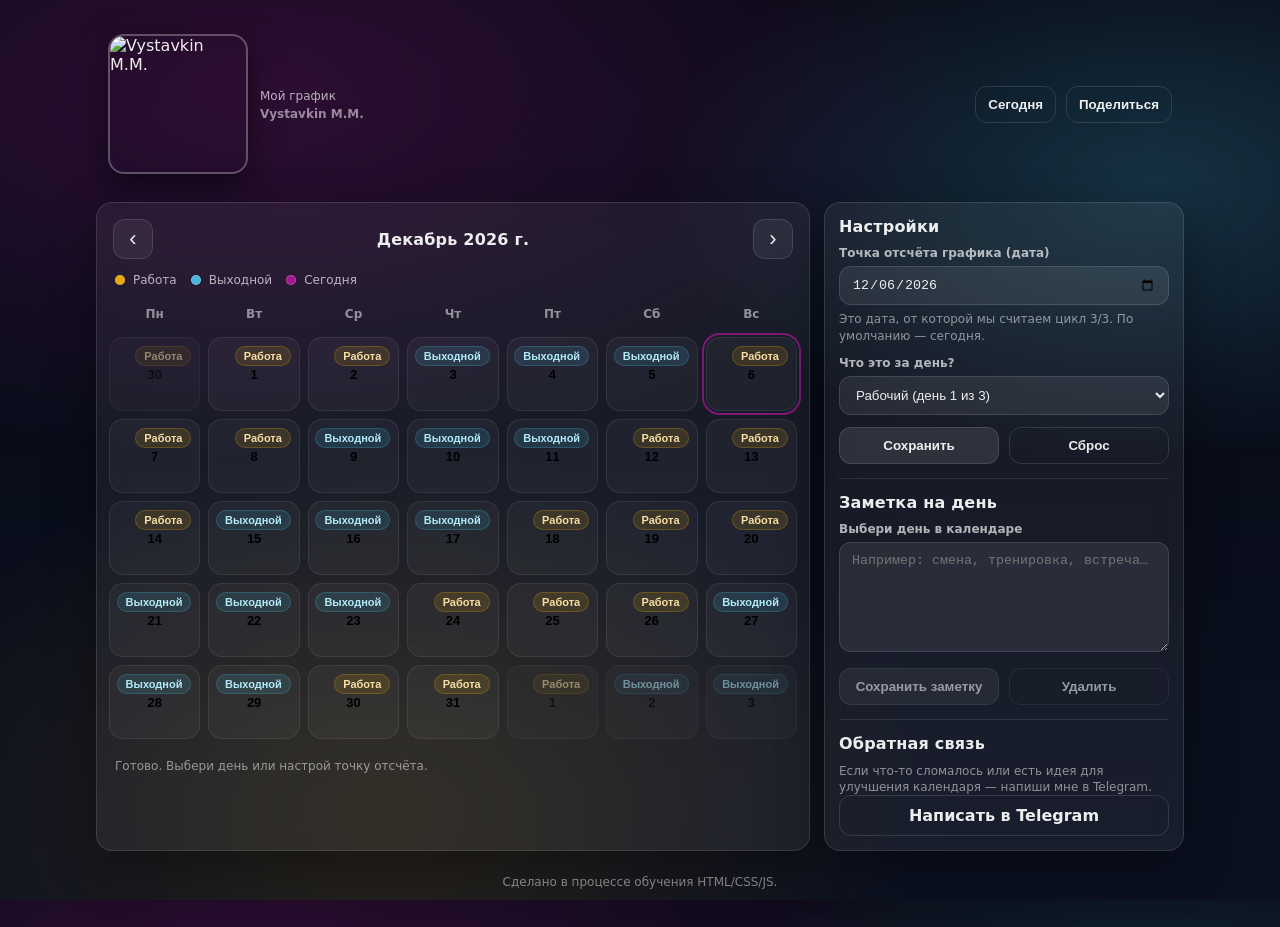
==== calendar.html @ 42a5093f "Первый релиз календаря" ====
<!doctype html>
<html lang="ru">
  <head>
    <meta charset="utf-8" />
    <meta name="viewport" content="width=device-width, initial-scale=1" />
    <title>Calendar.Vystavkin.ru — график 3/3</title>
    <meta name="description" content="Calendar.Vystavkin.ru — личный календарь с графиком 3/3, заметками и ссылкой для близких." />
    <link rel="stylesheet" href="./styles.css" />
  </head>
  <body>
    <div class="app" id="app">
      <header class="topbar">
        <div class="brand">
          <div class="brand__avatar-wrap">
            <img
              class="brand__avatar"
              src="./images/avatar.png"
              alt="Vystavkin M.M."
            />
          </div>
          <div class="brand__text">
            <div class="brand__subtitle">Мой график</div>
            <div class="brand__name">Vystavkin M.M.</div>
          </div>
        </div>

        <div class="topbar__actions">
          <button class="btn btn--ghost" id="btnToday" type="button">Сегодня</button>
          <button class="btn btn--ghost" id="btnShare" type="button" title="Скопировать ссылку с настройками">
            Поделиться
          </button>
        </div>
      </header>

      <main class="layout">
        <section class="card calendar">
          <div class="calendar__header">
            <button class="icon-btn" id="btnPrevMonth" type="button" aria-label="Предыдущий месяц">‹</button>
            <div class="calendar__title" id="monthTitle">—</div>
            <button class="icon-btn" id="btnNextMonth" type="button" aria-label="Следующий месяц">›</button>
          </div>

          <div class="calendar__legend">
            <div class="legend-item"><span class="dot dot--work"></span> Работа</div>
            <div class="legend-item"><span class="dot dot--off"></span> Выходной</div>
            <div class="legend-item"><span class="dot dot--today"></span> Сегодня</div>
          </div>

          <div class="calendar__grid" id="calendarGrid" aria-label="Календарь"></div>

          <div class="calendar__footer">
            <div class="hint" id="hintText">Нажми на день, чтобы добавить заметку.</div>
          </div>
        </section>

        <aside class="card panel">
          <div class="panel__title">Настройки</div>

          <div class="field">
            <label class="label" for="anchorDate">Точка отсчёта графика (дата)</label>
            <input class="input" id="anchorDate" type="date" />
            <div class="help">
              Это дата, от которой мы считаем цикл 3/3. По умолчанию — сегодня.
            </div>
          </div>

          <div class="field">
            <label class="label" for="anchorType">Что это за день?</label>
            <select class="input" id="anchorType">
              <option value="work">Рабочий (день 1 из 3)</option>
              <option value="off">Выходной (день 1 из 3)</option>
            </select>
          </div>

          <div class="row">
            <button class="btn" id="btnSaveSettings" type="button">Сохранить</button>
            <button class="btn btn--ghost" id="btnReset" type="button">Сброс</button>
          </div>

          <hr class="sep" />

          <div class="panel__title">Заметка на день</div>
          <div class="field">
            <div class="label" id="noteDateLabel">Выбери день в календаре</div>
            <textarea class="input textarea" id="noteText" rows="5" placeholder="Например: смена, тренировка, встреча…"></textarea>
          </div>
          <div class="row">
            <button class="btn" id="btnSaveNote" type="button" disabled>Сохранить заметку</button>
            <button class="btn btn--ghost" id="btnDeleteNote" type="button" disabled>Удалить</button>
          </div>

          <hr class="sep" />

          <div class="panel__title">Обратная связь</div>
          <div class="help">
            Если что-то сломалось или есть идея для улучшения календаря — напиши мне в Telegram.
          </div>
          <a
            class="btn btn--ghost btn--full"
            id="feedbackLink"
            href="#"
            rel="noreferrer"
            target="_blank"
          >
            Написать в Telegram
          </a>
        </aside>
      </main>

      <footer class="footer">
        <div class="footer__text">Сделано в процессе обучения HTML/CSS/JS.</div>
      </footer>
    </div>

    <script src="./app.js"></script>
  </body>
</html>
---- styles.css ----
/* Base */
:root {
  --bg: #0b1020;
  --card: rgba(255, 255, 255, 0.06);
  --card-2: rgba(255, 255, 255, 0.08);
  --stroke: rgba(255, 255, 255, 0.12);
  --text: rgba(255, 255, 255, 0.92);
  --muted: rgba(255, 255, 255, 0.68);
  --muted-2: rgba(255, 255, 255, 0.52);

  --work: #ffb703;
  --off: #4cc9f0;
  --today: #b5179e;

  --shadow: 0 18px 48px rgba(0, 0, 0, 0.35);
  --radius: 16px;
}

*,
*::before,
*::after {
  box-sizing: border-box;
}

html,
body {
  height: 100%;
}

body {
  margin: 0;
  font-family: system-ui, -apple-system, Segoe UI, Roboto, Arial, sans-serif;
  color: var(--text);
  background:
    radial-gradient(1200px 600px at 20% 10%, rgba(181, 23, 158, 0.22), transparent 60%),
    radial-gradient(900px 500px at 90% 20%, rgba(76, 201, 240, 0.20), transparent 55%),
    radial-gradient(900px 600px at 30% 90%, rgba(255, 183, 3, 0.12), transparent 60%),
    linear-gradient(180deg, #070a14, #0b1020);
}

a {
  color: inherit;
  text-decoration: none;
}

.app {
  max-width: 1120px;
  margin: 0 auto;
  padding: 20px 16px 28px;
}

.card {
  background: var(--card);
  border: 1px solid var(--stroke);
  border-radius: var(--radius);
  box-shadow: var(--shadow);
  backdrop-filter: blur(12px);
}

/* Topbar */
.topbar {
  display: flex;
  align-items: center;
  justify-content: space-between;
  gap: 16px;
  padding: 14px 12px;
  margin-bottom: 14px;
}

.brand {
  display: flex;
  align-items: center;
  gap: 12px;
}

.brand__avatar-wrap {
  width: 140px;
  height: 140px;
  border-radius: 16px;
  overflow: hidden;
  border: 2px solid rgba(255, 255, 255, 0.28);
  box-shadow: 0 10px 32px rgba(0, 0, 0, 0.55);
  flex-shrink: 0;
}

.brand__avatar {
  width: 100%;
  height: 100%;
  object-fit: cover;
  object-position: center top;
  display: block;
}

.brand__text {
  display: flex;
  flex-direction: column;
}

.brand__title {
  font-size: 18px;
  font-weight: 700;
  letter-spacing: 0.2px;
}

.brand__subtitle {
  margin-top: 2px;
  font-size: 12px;
  color: var(--muted);
}

.brand__name {
  margin-top: 4px;
  font-size: 12px;
  color: var(--muted-2);
  font-weight: 600;
}

.topbar__actions {
  display: flex;
  gap: 10px;
}

/* Layout */
.layout {
  display: grid;
  grid-template-columns: 1fr 360px;
  gap: 14px;
}

@media (max-width: 980px) {
  .layout {
    grid-template-columns: 1fr;
  }
}

/* Buttons / Inputs */
.btn {
  border: 1px solid var(--stroke);
  background: rgba(255, 255, 255, 0.10);
  color: var(--text);
  padding: 10px 12px;
  border-radius: 12px;
  cursor: pointer;
  font-weight: 600;
  transition: transform 90ms ease, background 120ms ease, border-color 120ms ease;
}

.btn:active {
  transform: translateY(1px);
}

.btn:hover {
  background: rgba(255, 255, 255, 0.14);
  border-color: rgba(255, 255, 255, 0.18);
}

.btn:disabled {
  opacity: 0.6;
  cursor: not-allowed;
}

.btn--ghost {
  background: transparent;
}

.btn--full {
  width: 100%;
  display: inline-flex;
  justify-content: center;
}

.icon-btn {
  width: 40px;
  height: 40px;
  border-radius: 12px;
  border: 1px solid var(--stroke);
  background: rgba(255, 255, 255, 0.06);
  color: var(--text);
  cursor: pointer;
  font-size: 22px;
  line-height: 1;
  transition: background 120ms ease, border-color 120ms ease;
}

.icon-btn:hover {
  background: rgba(255, 255, 255, 0.10);
  border-color: rgba(255, 255, 255, 0.18);
}

.input {
  width: 100%;
  background: rgba(255, 255, 255, 0.08);
  border: 1px solid var(--stroke);
  border-radius: 12px;
  color: var(--text);
  padding: 10px 12px;
  outline: none;
}

.input:focus {
  border-color: rgba(255, 255, 255, 0.24);
  box-shadow: 0 0 0 3px rgba(76, 201, 240, 0.14);
}

.textarea {
  resize: vertical;
  min-height: 110px;
}

/* Calendar */
.calendar {
  padding: 12px;
}

.calendar__header {
  display: grid;
  grid-template-columns: 40px 1fr 40px;
  align-items: center;
  gap: 8px;
  padding: 4px;
}

.calendar__title {
  text-align: center;
  font-weight: 800;
  letter-spacing: 0.2px;
  font-size: 16px;
}

.calendar__legend {
  display: flex;
  flex-wrap: wrap;
  gap: 10px 14px;
  padding: 10px 6px 12px;
  color: var(--muted);
  font-size: 12px;
}

.legend-item {
  display: inline-flex;
  align-items: center;
  gap: 8px;
}

.dot {
  width: 10px;
  height: 10px;
  border-radius: 99px;
  display: inline-block;
  border: 1px solid rgba(255, 255, 255, 0.22);
}

.dot--work {
  background: rgba(255, 183, 3, 0.9);
}
.dot--off {
  background: rgba(76, 201, 240, 0.9);
}
.dot--today {
  background: rgba(181, 23, 158, 0.9);
}

.calendar__grid {
  display: grid;
  grid-template-columns: repeat(7, minmax(0, 1fr));
  gap: 8px;
}

.weekday {
  color: var(--muted-2);
  font-weight: 700;
  font-size: 12px;
  text-align: center;
  padding: 8px 0;
}

.day {
  position: relative;
  border-radius: 14px;
  border: 1px solid rgba(255, 255, 255, 0.08);
  background: rgba(255, 255, 255, 0.04);
  min-height: 74px;
  padding: 8px;
  cursor: pointer;
  transition: transform 90ms ease, background 120ms ease, border-color 120ms ease;
}

.day:hover {
  transform: translateY(-1px);
  background: rgba(255, 255, 255, 0.06);
  border-color: rgba(255, 255, 255, 0.16);
}

.day--muted {
  opacity: 0.55;
}

.day__num {
  font-weight: 800;
  font-size: 13px;
}

.badge {
  position: absolute;
  right: 8px;
  top: 8px;
  font-size: 11px;
  font-weight: 800;
  padding: 3px 8px;
  border-radius: 999px;
  border: 1px solid rgba(255, 255, 255, 0.16);
  background: rgba(255, 255, 255, 0.06);
  color: var(--muted);
}

.day--work .badge {
  background: rgba(255, 183, 3, 0.12);
  border-color: rgba(255, 183, 3, 0.22);
  color: rgba(255, 230, 170, 0.96);
}

.day--off .badge {
  background: rgba(76, 201, 240, 0.12);
  border-color: rgba(76, 201, 240, 0.22);
  color: rgba(184, 241, 255, 0.96);
}

.day--today {
  outline: 2px solid rgba(181, 23, 158, 0.65);
  outline-offset: 2px;
}

.day--selected {
  border-color: rgba(255, 255, 255, 0.28);
  box-shadow: 0 0 0 3px rgba(255, 255, 255, 0.10);
}

.day__note {
  margin-top: 8px;
  font-size: 12px;
  color: var(--muted);
  line-height: 1.25;
  display: -webkit-box;
  -webkit-line-clamp: 2;
  -webkit-box-orient: vertical;
  overflow: hidden;
}

.calendar__footer {
  margin-top: 10px;
  padding: 10px 6px 2px;
  color: var(--muted-2);
  font-size: 12px;
}

/* Side panel */
.panel {
  padding: 14px;
}

.panel__title {
  font-weight: 900;
  margin-bottom: 10px;
  letter-spacing: 0.2px;
}

.field {
  margin-bottom: 12px;
}

.label {
  display: block;
  font-weight: 700;
  font-size: 12px;
  color: var(--muted);
  margin-bottom: 6px;
}

.help {
  margin-top: 6px;
  font-size: 12px;
  color: var(--muted-2);
  line-height: 1.35;
}

.row {
  display: flex;
  gap: 10px;
}

.row > .btn {
  flex: 1;
}

.sep {
  border: none;
  border-top: 1px solid rgba(255, 255, 255, 0.10);
  margin: 14px 0;
}

/* Footer */
.footer {
  margin-top: 14px;
  padding: 10px 12px;
  color: var(--muted-2);
  font-size: 12px;
  text-align: center;
}
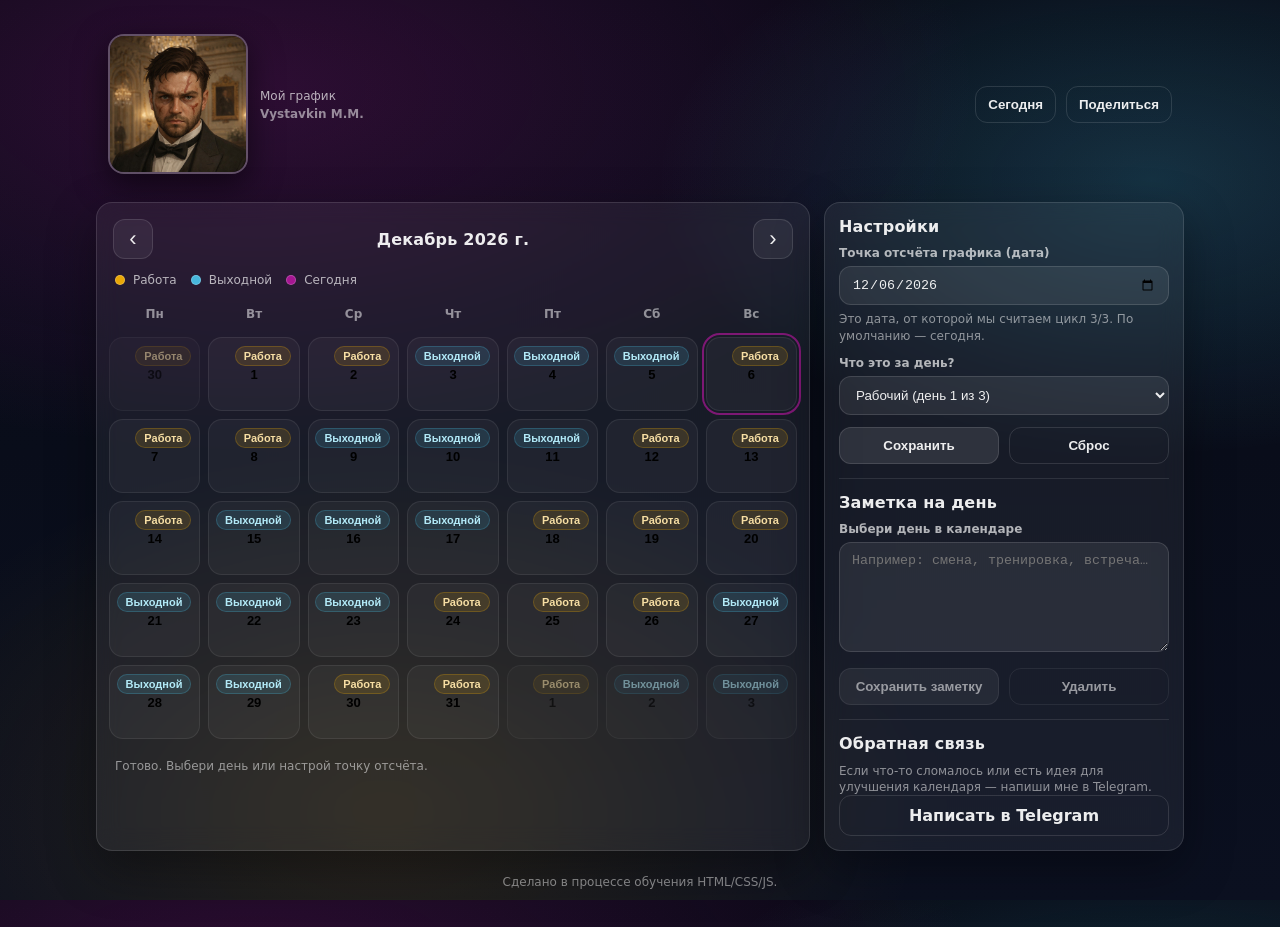
==== commit 5dfacd0f: "Fix avatar path" ====
--- a/calendar.html
+++ b/calendar.html
@@ -14,7 +14,7 @@
           <div class="brand__avatar-wrap">
             <img
               class="brand__avatar"
-              src="./images/avatar.png"
+              src="./avatar.png"
               alt="Vystavkin M.M."
             />
           </div>
--- a/styles.css
+++ b/styles.css
@@ -1,409 +1,409 @@
-/* Base */
-:root {
-  --bg: #0b1020;
-  --card: rgba(255, 255, 255, 0.06);
-  --card-2: rgba(255, 255, 255, 0.08);
-  --stroke: rgba(255, 255, 255, 0.12);
-  --text: rgba(255, 255, 255, 0.92);
-  --muted: rgba(255, 255, 255, 0.68);
-  --muted-2: rgba(255, 255, 255, 0.52);
-
-  --work: #ffb703;
-  --off: #4cc9f0;
-  --today: #b5179e;
-
-  --shadow: 0 18px 48px rgba(0, 0, 0, 0.35);
-  --radius: 16px;
-}
-
-*,
-*::before,
-*::after {
-  box-sizing: border-box;
-}
-
-html,
-body {
-  height: 100%;
-}
-
-body {
-  margin: 0;
-  font-family: system-ui, -apple-system, Segoe UI, Roboto, Arial, sans-serif;
-  color: var(--text);
-  background:
-    radial-gradient(1200px 600px at 20% 10%, rgba(181, 23, 158, 0.22), transparent 60%),
-    radial-gradient(900px 500px at 90% 20%, rgba(76, 201, 240, 0.20), transparent 55%),
-    radial-gradient(900px 600px at 30% 90%, rgba(255, 183, 3, 0.12), transparent 60%),
-    linear-gradient(180deg, #070a14, #0b1020);
-}
-
-a {
-  color: inherit;
-  text-decoration: none;
-}
-
-.app {
-  max-width: 1120px;
-  margin: 0 auto;
-  padding: 20px 16px 28px;
-}
-
-.card {
-  background: var(--card);
-  border: 1px solid var(--stroke);
-  border-radius: var(--radius);
-  box-shadow: var(--shadow);
-  backdrop-filter: blur(12px);
-}
-
-/* Topbar */
-.topbar {
-  display: flex;
-  align-items: center;
-  justify-content: space-between;
-  gap: 16px;
-  padding: 14px 12px;
-  margin-bottom: 14px;
-}
-
-.brand {
-  display: flex;
-  align-items: center;
-  gap: 12px;
-}
-
-.brand__avatar-wrap {
-  width: 140px;
-  height: 140px;
-  border-radius: 16px;
-  overflow: hidden;
-  border: 2px solid rgba(255, 255, 255, 0.28);
-  box-shadow: 0 10px 32px rgba(0, 0, 0, 0.55);
-  flex-shrink: 0;
-}
-
-.brand__avatar {
-  width: 100%;
-  height: 100%;
-  object-fit: cover;
-  object-position: center top;
-  display: block;
-}
-
-.brand__text {
-  display: flex;
-  flex-direction: column;
-}
-
-.brand__title {
-  font-size: 18px;
-  font-weight: 700;
-  letter-spacing: 0.2px;
-}
-
-.brand__subtitle {
-  margin-top: 2px;
-  font-size: 12px;
-  color: var(--muted);
-}
-
-.brand__name {
-  margin-top: 4px;
-  font-size: 12px;
-  color: var(--muted-2);
-  font-weight: 600;
-}
-
-.topbar__actions {
-  display: flex;
-  gap: 10px;
-}
-
-/* Layout */
-.layout {
-  display: grid;
-  grid-template-columns: 1fr 360px;
-  gap: 14px;
-}
-
-@media (max-width: 980px) {
-  .layout {
-    grid-template-columns: 1fr;
-  }
-}
-
-/* Buttons / Inputs */
-.btn {
-  border: 1px solid var(--stroke);
-  background: rgba(255, 255, 255, 0.10);
-  color: var(--text);
-  padding: 10px 12px;
-  border-radius: 12px;
-  cursor: pointer;
-  font-weight: 600;
-  transition: transform 90ms ease, background 120ms ease, border-color 120ms ease;
-}
-
-.btn:active {
-  transform: translateY(1px);
-}
-
-.btn:hover {
-  background: rgba(255, 255, 255, 0.14);
-  border-color: rgba(255, 255, 255, 0.18);
-}
-
-.btn:disabled {
-  opacity: 0.6;
-  cursor: not-allowed;
-}
-
-.btn--ghost {
-  background: transparent;
-}
-
-.btn--full {
-  width: 100%;
-  display: inline-flex;
-  justify-content: center;
-}
-
-.icon-btn {
-  width: 40px;
-  height: 40px;
-  border-radius: 12px;
-  border: 1px solid var(--stroke);
-  background: rgba(255, 255, 255, 0.06);
-  color: var(--text);
-  cursor: pointer;
-  font-size: 22px;
-  line-height: 1;
-  transition: background 120ms ease, border-color 120ms ease;
-}
-
-.icon-btn:hover {
-  background: rgba(255, 255, 255, 0.10);
-  border-color: rgba(255, 255, 255, 0.18);
-}
-
-.input {
-  width: 100%;
-  background: rgba(255, 255, 255, 0.08);
-  border: 1px solid var(--stroke);
-  border-radius: 12px;
-  color: var(--text);
-  padding: 10px 12px;
-  outline: none;
-}
-
-.input:focus {
-  border-color: rgba(255, 255, 255, 0.24);
-  box-shadow: 0 0 0 3px rgba(76, 201, 240, 0.14);
-}
-
-.textarea {
-  resize: vertical;
-  min-height: 110px;
-}
-
-/* Calendar */
-.calendar {
-  padding: 12px;
-}
-
-.calendar__header {
-  display: grid;
-  grid-template-columns: 40px 1fr 40px;
-  align-items: center;
-  gap: 8px;
-  padding: 4px;
-}
-
-.calendar__title {
-  text-align: center;
-  font-weight: 800;
-  letter-spacing: 0.2px;
-  font-size: 16px;
-}
-
-.calendar__legend {
-  display: flex;
-  flex-wrap: wrap;
-  gap: 10px 14px;
-  padding: 10px 6px 12px;
-  color: var(--muted);
-  font-size: 12px;
-}
-
-.legend-item {
-  display: inline-flex;
-  align-items: center;
-  gap: 8px;
-}
-
-.dot {
-  width: 10px;
-  height: 10px;
-  border-radius: 99px;
-  display: inline-block;
-  border: 1px solid rgba(255, 255, 255, 0.22);
-}
-
-.dot--work {
-  background: rgba(255, 183, 3, 0.9);
-}
-.dot--off {
-  background: rgba(76, 201, 240, 0.9);
-}
-.dot--today {
-  background: rgba(181, 23, 158, 0.9);
-}
-
-.calendar__grid {
-  display: grid;
-  grid-template-columns: repeat(7, minmax(0, 1fr));
-  gap: 8px;
-}
-
-.weekday {
-  color: var(--muted-2);
-  font-weight: 700;
-  font-size: 12px;
-  text-align: center;
-  padding: 8px 0;
-}
-
-.day {
-  position: relative;
-  border-radius: 14px;
-  border: 1px solid rgba(255, 255, 255, 0.08);
-  background: rgba(255, 255, 255, 0.04);
-  min-height: 74px;
-  padding: 8px;
-  cursor: pointer;
-  transition: transform 90ms ease, background 120ms ease, border-color 120ms ease;
-}
-
-.day:hover {
-  transform: translateY(-1px);
-  background: rgba(255, 255, 255, 0.06);
-  border-color: rgba(255, 255, 255, 0.16);
-}
-
-.day--muted {
-  opacity: 0.55;
-}
-
-.day__num {
-  font-weight: 800;
-  font-size: 13px;
-}
-
-.badge {
-  position: absolute;
-  right: 8px;
-  top: 8px;
-  font-size: 11px;
-  font-weight: 800;
-  padding: 3px 8px;
-  border-radius: 999px;
-  border: 1px solid rgba(255, 255, 255, 0.16);
-  background: rgba(255, 255, 255, 0.06);
-  color: var(--muted);
-}
-
-.day--work .badge {
-  background: rgba(255, 183, 3, 0.12);
-  border-color: rgba(255, 183, 3, 0.22);
-  color: rgba(255, 230, 170, 0.96);
-}
-
-.day--off .badge {
-  background: rgba(76, 201, 240, 0.12);
-  border-color: rgba(76, 201, 240, 0.22);
-  color: rgba(184, 241, 255, 0.96);
-}
-
-.day--today {
-  outline: 2px solid rgba(181, 23, 158, 0.65);
-  outline-offset: 2px;
-}
-
-.day--selected {
-  border-color: rgba(255, 255, 255, 0.28);
-  box-shadow: 0 0 0 3px rgba(255, 255, 255, 0.10);
-}
-
-.day__note {
-  margin-top: 8px;
-  font-size: 12px;
-  color: var(--muted);
-  line-height: 1.25;
-  display: -webkit-box;
-  -webkit-line-clamp: 2;
-  -webkit-box-orient: vertical;
-  overflow: hidden;
-}
-
-.calendar__footer {
-  margin-top: 10px;
-  padding: 10px 6px 2px;
-  color: var(--muted-2);
-  font-size: 12px;
-}
-
-/* Side panel */
-.panel {
-  padding: 14px;
-}
-
-.panel__title {
-  font-weight: 900;
-  margin-bottom: 10px;
-  letter-spacing: 0.2px;
-}
-
-.field {
-  margin-bottom: 12px;
-}
-
-.label {
-  display: block;
-  font-weight: 700;
-  font-size: 12px;
-  color: var(--muted);
-  margin-bottom: 6px;
-}
-
-.help {
-  margin-top: 6px;
-  font-size: 12px;
-  color: var(--muted-2);
-  line-height: 1.35;
-}
-
-.row {
-  display: flex;
-  gap: 10px;
-}
-
-.row > .btn {
-  flex: 1;
-}
-
-.sep {
-  border: none;
-  border-top: 1px solid rgba(255, 255, 255, 0.10);
-  margin: 14px 0;
-}
-
-/* Footer */
-.footer {
-  margin-top: 14px;
-  padding: 10px 12px;
-  color: var(--muted-2);
-  font-size: 12px;
-  text-align: center;
-}
-
+/* Base */
+:root {
+  --bg: #0b1020;
+  --card: rgba(255, 255, 255, 0.06);
+  --card-2: rgba(255, 255, 255, 0.08);
+  --stroke: rgba(255, 255, 255, 0.12);
+  --text: rgba(255, 255, 255, 0.92);
+  --muted: rgba(255, 255, 255, 0.68);
+  --muted-2: rgba(255, 255, 255, 0.52);
+
+  --work: #ffb703;
+  --off: #4cc9f0;
+  --today: #b5179e;
+
+  --shadow: 0 18px 48px rgba(0, 0, 0, 0.35);
+  --radius: 16px;
+}
+
+*,
+*::before,
+*::after {
+  box-sizing: border-box;
+}
+
+html,
+body {
+  height: 100%;
+}
+
+body {
+  margin: 0;
+  font-family: system-ui, -apple-system, Segoe UI, Roboto, Arial, sans-serif;
+  color: var(--text);
+  background:
+    radial-gradient(1200px 600px at 20% 10%, rgba(181, 23, 158, 0.22), transparent 60%),
+    radial-gradient(900px 500px at 90% 20%, rgba(76, 201, 240, 0.20), transparent 55%),
+    radial-gradient(900px 600px at 30% 90%, rgba(255, 183, 3, 0.12), transparent 60%),
+    linear-gradient(180deg, #070a14, #0b1020);
+}
+
+a {
+  color: inherit;
+  text-decoration: none;
+}
+
+.app {
+  max-width: 1120px;
+  margin: 0 auto;
+  padding: 20px 16px 28px;
+}
+
+.card {
+  background: var(--card);
+  border: 1px solid var(--stroke);
+  border-radius: var(--radius);
+  box-shadow: var(--shadow);
+  backdrop-filter: blur(12px);
+}
+
+/* Topbar */
+.topbar {
+  display: flex;
+  align-items: center;
+  justify-content: space-between;
+  gap: 16px;
+  padding: 14px 12px;
+  margin-bottom: 14px;
+}
+
+.brand {
+  display: flex;
+  align-items: center;
+  gap: 12px;
+}
+
+.brand__avatar-wrap {
+  width: 140px;
+  height: 140px;
+  border-radius: 16px;
+  overflow: hidden;
+  border: 2px solid rgba(255, 255, 255, 0.28);
+  box-shadow: 0 10px 32px rgba(0, 0, 0, 0.55);
+  flex-shrink: 0;
+}
+
+.brand__avatar {
+  width: 100%;
+  height: 100%;
+  object-fit: cover;
+  object-position: center top;
+  display: block;
+}
+
+.brand__text {
+  display: flex;
+  flex-direction: column;
+}
+
+.brand__title {
+  font-size: 18px;
+  font-weight: 700;
+  letter-spacing: 0.2px;
+}
+
+.brand__subtitle {
+  margin-top: 2px;
+  font-size: 12px;
+  color: var(--muted);
+}
+
+.brand__name {
+  margin-top: 4px;
+  font-size: 12px;
+  color: var(--muted-2);
+  font-weight: 600;
+}
+
+.topbar__actions {
+  display: flex;
+  gap: 10px;
+}
+
+/* Layout */
+.layout {
+  display: grid;
+  grid-template-columns: 1fr 360px;
+  gap: 14px;
+}
+
+@media (max-width: 980px) {
+  .layout {
+    grid-template-columns: 1fr;
+  }
+}
+
+/* Buttons / Inputs */
+.btn {
+  border: 1px solid var(--stroke);
+  background: rgba(255, 255, 255, 0.10);
+  color: var(--text);
+  padding: 10px 12px;
+  border-radius: 12px;
+  cursor: pointer;
+  font-weight: 600;
+  transition: transform 90ms ease, background 120ms ease, border-color 120ms ease;
+}
+
+.btn:active {
+  transform: translateY(1px);
+}
+
+.btn:hover {
+  background: rgba(255, 255, 255, 0.14);
+  border-color: rgba(255, 255, 255, 0.18);
+}
+
+.btn:disabled {
+  opacity: 0.6;
+  cursor: not-allowed;
+}
+
+.btn--ghost {
+  background: transparent;
+}
+
+.btn--full {
+  width: 100%;
+  display: inline-flex;
+  justify-content: center;
+}
+
+.icon-btn {
+  width: 40px;
+  height: 40px;
+  border-radius: 12px;
+  border: 1px solid var(--stroke);
+  background: rgba(255, 255, 255, 0.06);
+  color: var(--text);
+  cursor: pointer;
+  font-size: 22px;
+  line-height: 1;
+  transition: background 120ms ease, border-color 120ms ease;
+}
+
+.icon-btn:hover {
+  background: rgba(255, 255, 255, 0.10);
+  border-color: rgba(255, 255, 255, 0.18);
+}
+
+.input {
+  width: 100%;
+  background: rgba(255, 255, 255, 0.08);
+  border: 1px solid var(--stroke);
+  border-radius: 12px;
+  color: var(--text);
+  padding: 10px 12px;
+  outline: none;
+}
+
+.input:focus {
+  border-color: rgba(255, 255, 255, 0.24);
+  box-shadow: 0 0 0 3px rgba(76, 201, 240, 0.14);
+}
+
+.textarea {
+  resize: vertical;
+  min-height: 110px;
+}
+
+/* Calendar */
+.calendar {
+  padding: 12px;
+}
+
+.calendar__header {
+  display: grid;
+  grid-template-columns: 40px 1fr 40px;
+  align-items: center;
+  gap: 8px;
+  padding: 4px;
+}
+
+.calendar__title {
+  text-align: center;
+  font-weight: 800;
+  letter-spacing: 0.2px;
+  font-size: 16px;
+}
+
+.calendar__legend {
+  display: flex;
+  flex-wrap: wrap;
+  gap: 10px 14px;
+  padding: 10px 6px 12px;
+  color: var(--muted);
+  font-size: 12px;
+}
+
+.legend-item {
+  display: inline-flex;
+  align-items: center;
+  gap: 8px;
+}
+
+.dot {
+  width: 10px;
+  height: 10px;
+  border-radius: 99px;
+  display: inline-block;
+  border: 1px solid rgba(255, 255, 255, 0.22);
+}
+
+.dot--work {
+  background: rgba(255, 183, 3, 0.9);
+}
+.dot--off {
+  background: rgba(76, 201, 240, 0.9);
+}
+.dot--today {
+  background: rgba(181, 23, 158, 0.9);
+}
+
+.calendar__grid {
+  display: grid;
+  grid-template-columns: repeat(7, minmax(0, 1fr));
+  gap: 8px;
+}
+
+.weekday {
+  color: var(--muted-2);
+  font-weight: 700;
+  font-size: 12px;
+  text-align: center;
+  padding: 8px 0;
+}
+
+.day {
+  position: relative;
+  border-radius: 14px;
+  border: 1px solid rgba(255, 255, 255, 0.08);
+  background: rgba(255, 255, 255, 0.04);
+  min-height: 74px;
+  padding: 8px;
+  cursor: pointer;
+  transition: transform 90ms ease, background 120ms ease, border-color 120ms ease;
+}
+
+.day:hover {
+  transform: translateY(-1px);
+  background: rgba(255, 255, 255, 0.06);
+  border-color: rgba(255, 255, 255, 0.16);
+}
+
+.day--muted {
+  opacity: 0.55;
+}
+
+.day__num {
+  font-weight: 800;
+  font-size: 13px;
+}
+
+.badge {
+  position: absolute;
+  right: 8px;
+  top: 8px;
+  font-size: 11px;
+  font-weight: 800;
+  padding: 3px 8px;
+  border-radius: 999px;
+  border: 1px solid rgba(255, 255, 255, 0.16);
+  background: rgba(255, 255, 255, 0.06);
+  color: var(--muted);
+}
+
+.day--work .badge {
+  background: rgba(255, 183, 3, 0.12);
+  border-color: rgba(255, 183, 3, 0.22);
+  color: rgba(255, 230, 170, 0.96);
+}
+
+.day--off .badge {
+  background: rgba(76, 201, 240, 0.12);
+  border-color: rgba(76, 201, 240, 0.22);
+  color: rgba(184, 241, 255, 0.96);
+}
+
+.day--today {
+  outline: 2px solid rgba(181, 23, 158, 0.65);
+  outline-offset: 2px;
+}
+
+.day--selected {
+  border-color: rgba(255, 255, 255, 0.28);
+  box-shadow: 0 0 0 3px rgba(255, 255, 255, 0.10);
+}
+
+.day__note {
+  margin-top: 8px;
+  font-size: 12px;
+  color: var(--muted);
+  line-height: 1.25;
+  display: -webkit-box;
+  -webkit-line-clamp: 2;
+  -webkit-box-orient: vertical;
+  overflow: hidden;
+}
+
+.calendar__footer {
+  margin-top: 10px;
+  padding: 10px 6px 2px;
+  color: var(--muted-2);
+  font-size: 12px;
+}
+
+/* Side panel */
+.panel {
+  padding: 14px;
+}
+
+.panel__title {
+  font-weight: 900;
+  margin-bottom: 10px;
+  letter-spacing: 0.2px;
+}
+
+.field {
+  margin-bottom: 12px;
+}
+
+.label {
+  display: block;
+  font-weight: 700;
+  font-size: 12px;
+  color: var(--muted);
+  margin-bottom: 6px;
+}
+
+.help {
+  margin-top: 6px;
+  font-size: 12px;
+  color: var(--muted-2);
+  line-height: 1.35;
+}
+
+.row {
+  display: flex;
+  gap: 10px;
+}
+
+.row > .btn {
+  flex: 1;
+}
+
+.sep {
+  border: none;
+  border-top: 1px solid rgba(255, 255, 255, 0.10);
+  margin: 14px 0;
+}
+
+/* Footer */
+.footer {
+  margin-top: 14px;
+  padding: 10px 12px;
+  color: var(--muted-2);
+  font-size: 12px;
+  text-align: center;
+}
+
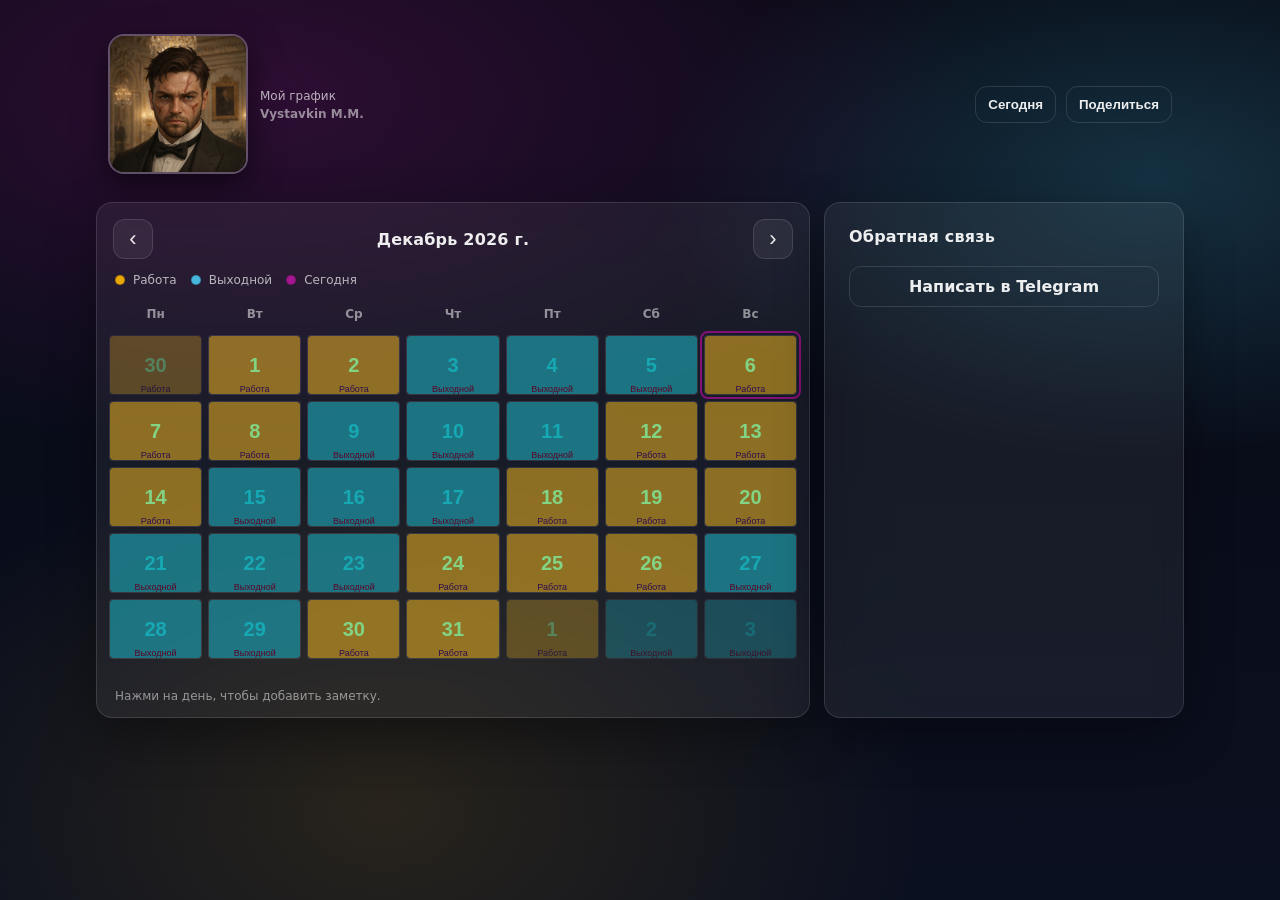
==== commit ded92478: "Fix official schedule view and owner-only settings" ====
--- a/calendar.html
+++ b/calendar.html
@@ -53,10 +53,10 @@
           </div>
         </section>
 
-        <aside class="card panel">
-          <div class="panel__title">Настройки</div>
+        <aside class="card panel" id="sidePanel">
+          <div class="panel__title" id="settingsTitle">Настройки</div>
 
-          <div class="field">
+          <div class="field" id="settingsAnchorDate">
             <label class="label" for="anchorDate">Точка отсчёта графика (дата)</label>
             <input class="input" id="anchorDate" type="date" />
             <div class="help">
@@ -64,7 +64,7 @@
             </div>
           </div>
 
-          <div class="field">
+          <div class="field" id="settingsAnchorType">
             <label class="label" for="anchorType">Что это за день?</label>
             <select class="input" id="anchorType">
               <option value="work">Рабочий (день 1 из 3)</option>
@@ -72,29 +72,27 @@
             </select>
           </div>
 
-          <div class="row">
+          <div class="row" id="settingsButtons">
             <button class="btn" id="btnSaveSettings" type="button">Сохранить</button>
             <button class="btn btn--ghost" id="btnReset" type="button">Сброс</button>
           </div>
 
-          <hr class="sep" />
-
-          <div class="panel__title">Заметка на день</div>
-          <div class="field">
-            <div class="label" id="noteDateLabel">Выбери день в календаре</div>
-            <textarea class="input textarea" id="noteText" rows="5" placeholder="Например: смена, тренировка, встреча…"></textarea>
-          </div>
-          <div class="row">
-            <button class="btn" id="btnSaveNote" type="button" disabled>Сохранить заметку</button>
-            <button class="btn btn--ghost" id="btnDeleteNote" type="button" disabled>Удалить</button>
+          <div id="notesSection">
+            <hr class="sep" />
+            <div class="panel__title">Заметка на день</div>
+            <div class="field">
+              <div class="label" id="noteDateLabel">Выбери день в календаре</div>
+              <textarea class="input textarea" id="noteText" rows="5" placeholder="Например: смена, тренировка, встреча…"></textarea>
+            </div>
+            <div class="row">
+              <button class="btn" id="btnSaveNote" type="button" disabled>Сохранить заметку</button>
+              <button class="btn btn--ghost" id="btnDeleteNote" type="button" disabled>Удалить</button>
+            </div>
+            <hr class="sep" />
           </div>
 
-          <hr class="sep" />
-
           <div class="panel__title">Обратная связь</div>
-          <div class="help">
-            Если что-то сломалось или есть идея для улучшения календаря — напиши мне в Telegram.
-          </div>
+          
           <a
             class="btn btn--ghost btn--full"
             id="feedbackLink"
@@ -107,9 +105,7 @@
         </aside>
       </main>
 
-      <footer class="footer">
-        <div class="footer__text">Сделано в процессе обучения HTML/CSS/JS.</div>
-      </footer>
+      
     </div>
 
     <script src="./app.js"></script>
--- a/styles.css
+++ b/styles.css
@@ -1,409 +1,412 @@
-/* Base */
-:root {
-  --bg: #0b1020;
-  --card: rgba(255, 255, 255, 0.06);
-  --card-2: rgba(255, 255, 255, 0.08);
-  --stroke: rgba(255, 255, 255, 0.12);
-  --text: rgba(255, 255, 255, 0.92);
-  --muted: rgba(255, 255, 255, 0.68);
-  --muted-2: rgba(255, 255, 255, 0.52);
-
-  --work: #ffb703;
-  --off: #4cc9f0;
-  --today: #b5179e;
-
-  --shadow: 0 18px 48px rgba(0, 0, 0, 0.35);
-  --radius: 16px;
-}
-
-*,
-*::before,
-*::after {
-  box-sizing: border-box;
-}
-
-html,
-body {
-  height: 100%;
-}
-
-body {
-  margin: 0;
-  font-family: system-ui, -apple-system, Segoe UI, Roboto, Arial, sans-serif;
-  color: var(--text);
-  background:
-    radial-gradient(1200px 600px at 20% 10%, rgba(181, 23, 158, 0.22), transparent 60%),
-    radial-gradient(900px 500px at 90% 20%, rgba(76, 201, 240, 0.20), transparent 55%),
-    radial-gradient(900px 600px at 30% 90%, rgba(255, 183, 3, 0.12), transparent 60%),
-    linear-gradient(180deg, #070a14, #0b1020);
-}
-
-a {
-  color: inherit;
-  text-decoration: none;
-}
-
-.app {
-  max-width: 1120px;
-  margin: 0 auto;
-  padding: 20px 16px 28px;
-}
-
-.card {
-  background: var(--card);
-  border: 1px solid var(--stroke);
-  border-radius: var(--radius);
-  box-shadow: var(--shadow);
-  backdrop-filter: blur(12px);
-}
-
-/* Topbar */
-.topbar {
-  display: flex;
-  align-items: center;
-  justify-content: space-between;
-  gap: 16px;
-  padding: 14px 12px;
-  margin-bottom: 14px;
-}
-
-.brand {
-  display: flex;
-  align-items: center;
-  gap: 12px;
-}
-
-.brand__avatar-wrap {
-  width: 140px;
-  height: 140px;
-  border-radius: 16px;
-  overflow: hidden;
-  border: 2px solid rgba(255, 255, 255, 0.28);
-  box-shadow: 0 10px 32px rgba(0, 0, 0, 0.55);
-  flex-shrink: 0;
-}
-
-.brand__avatar {
-  width: 100%;
-  height: 100%;
-  object-fit: cover;
-  object-position: center top;
-  display: block;
-}
-
-.brand__text {
-  display: flex;
-  flex-direction: column;
-}
-
-.brand__title {
-  font-size: 18px;
-  font-weight: 700;
-  letter-spacing: 0.2px;
-}
-
-.brand__subtitle {
-  margin-top: 2px;
-  font-size: 12px;
-  color: var(--muted);
-}
-
-.brand__name {
-  margin-top: 4px;
-  font-size: 12px;
-  color: var(--muted-2);
-  font-weight: 600;
-}
-
-.topbar__actions {
-  display: flex;
-  gap: 10px;
-}
-
-/* Layout */
-.layout {
-  display: grid;
-  grid-template-columns: 1fr 360px;
-  gap: 14px;
-}
-
-@media (max-width: 980px) {
-  .layout {
-    grid-template-columns: 1fr;
-  }
-}
-
-/* Buttons / Inputs */
-.btn {
-  border: 1px solid var(--stroke);
-  background: rgba(255, 255, 255, 0.10);
-  color: var(--text);
-  padding: 10px 12px;
-  border-radius: 12px;
-  cursor: pointer;
-  font-weight: 600;
-  transition: transform 90ms ease, background 120ms ease, border-color 120ms ease;
-}
-
-.btn:active {
-  transform: translateY(1px);
-}
-
-.btn:hover {
-  background: rgba(255, 255, 255, 0.14);
-  border-color: rgba(255, 255, 255, 0.18);
-}
-
-.btn:disabled {
-  opacity: 0.6;
-  cursor: not-allowed;
-}
-
-.btn--ghost {
-  background: transparent;
-}
-
-.btn--full {
-  width: 100%;
-  display: inline-flex;
-  justify-content: center;
-}
-
-.icon-btn {
-  width: 40px;
-  height: 40px;
-  border-radius: 12px;
-  border: 1px solid var(--stroke);
-  background: rgba(255, 255, 255, 0.06);
-  color: var(--text);
-  cursor: pointer;
-  font-size: 22px;
-  line-height: 1;
-  transition: background 120ms ease, border-color 120ms ease;
-}
-
-.icon-btn:hover {
-  background: rgba(255, 255, 255, 0.10);
-  border-color: rgba(255, 255, 255, 0.18);
-}
-
-.input {
-  width: 100%;
-  background: rgba(255, 255, 255, 0.08);
-  border: 1px solid var(--stroke);
-  border-radius: 12px;
-  color: var(--text);
-  padding: 10px 12px;
-  outline: none;
-}
-
-.input:focus {
-  border-color: rgba(255, 255, 255, 0.24);
-  box-shadow: 0 0 0 3px rgba(76, 201, 240, 0.14);
-}
-
-.textarea {
-  resize: vertical;
-  min-height: 110px;
-}
-
-/* Calendar */
-.calendar {
-  padding: 12px;
-}
-
-.calendar__header {
-  display: grid;
-  grid-template-columns: 40px 1fr 40px;
-  align-items: center;
-  gap: 8px;
-  padding: 4px;
-}
-
-.calendar__title {
-  text-align: center;
-  font-weight: 800;
-  letter-spacing: 0.2px;
-  font-size: 16px;
-}
-
-.calendar__legend {
-  display: flex;
-  flex-wrap: wrap;
-  gap: 10px 14px;
-  padding: 10px 6px 12px;
-  color: var(--muted);
-  font-size: 12px;
-}
-
-.legend-item {
-  display: inline-flex;
-  align-items: center;
-  gap: 8px;
-}
-
-.dot {
-  width: 10px;
-  height: 10px;
-  border-radius: 99px;
-  display: inline-block;
-  border: 1px solid rgba(255, 255, 255, 0.22);
-}
-
-.dot--work {
-  background: rgba(255, 183, 3, 0.9);
-}
-.dot--off {
-  background: rgba(76, 201, 240, 0.9);
-}
-.dot--today {
-  background: rgba(181, 23, 158, 0.9);
-}
-
-.calendar__grid {
-  display: grid;
-  grid-template-columns: repeat(7, minmax(0, 1fr));
-  gap: 8px;
-}
-
-.weekday {
-  color: var(--muted-2);
-  font-weight: 700;
-  font-size: 12px;
-  text-align: center;
-  padding: 8px 0;
-}
-
-.day {
-  position: relative;
-  border-radius: 14px;
-  border: 1px solid rgba(255, 255, 255, 0.08);
-  background: rgba(255, 255, 255, 0.04);
-  min-height: 74px;
-  padding: 8px;
-  cursor: pointer;
-  transition: transform 90ms ease, background 120ms ease, border-color 120ms ease;
-}
-
-.day:hover {
-  transform: translateY(-1px);
-  background: rgba(255, 255, 255, 0.06);
-  border-color: rgba(255, 255, 255, 0.16);
-}
-
-.day--muted {
-  opacity: 0.55;
-}
-
-.day__num {
-  font-weight: 800;
-  font-size: 13px;
-}
-
-.badge {
-  position: absolute;
-  right: 8px;
-  top: 8px;
-  font-size: 11px;
-  font-weight: 800;
-  padding: 3px 8px;
-  border-radius: 999px;
-  border: 1px solid rgba(255, 255, 255, 0.16);
-  background: rgba(255, 255, 255, 0.06);
-  color: var(--muted);
-}
-
-.day--work .badge {
-  background: rgba(255, 183, 3, 0.12);
-  border-color: rgba(255, 183, 3, 0.22);
-  color: rgba(255, 230, 170, 0.96);
-}
-
-.day--off .badge {
-  background: rgba(76, 201, 240, 0.12);
-  border-color: rgba(76, 201, 240, 0.22);
-  color: rgba(184, 241, 255, 0.96);
-}
-
-.day--today {
-  outline: 2px solid rgba(181, 23, 158, 0.65);
-  outline-offset: 2px;
-}
-
-.day--selected {
-  border-color: rgba(255, 255, 255, 0.28);
-  box-shadow: 0 0 0 3px rgba(255, 255, 255, 0.10);
-}
-
-.day__note {
-  margin-top: 8px;
-  font-size: 12px;
-  color: var(--muted);
-  line-height: 1.25;
-  display: -webkit-box;
-  -webkit-line-clamp: 2;
-  -webkit-box-orient: vertical;
-  overflow: hidden;
-}
-
-.calendar__footer {
-  margin-top: 10px;
-  padding: 10px 6px 2px;
-  color: var(--muted-2);
-  font-size: 12px;
-}
-
-/* Side panel */
-.panel {
-  padding: 14px;
-}
-
-.panel__title {
-  font-weight: 900;
-  margin-bottom: 10px;
-  letter-spacing: 0.2px;
-}
-
-.field {
-  margin-bottom: 12px;
-}
-
-.label {
-  display: block;
-  font-weight: 700;
-  font-size: 12px;
-  color: var(--muted);
-  margin-bottom: 6px;
-}
-
-.help {
-  margin-top: 6px;
-  font-size: 12px;
-  color: var(--muted-2);
-  line-height: 1.35;
-}
-
-.row {
-  display: flex;
-  gap: 10px;
-}
-
-.row > .btn {
-  flex: 1;
-}
-
-.sep {
-  border: none;
-  border-top: 1px solid rgba(255, 255, 255, 0.10);
-  margin: 14px 0;
-}
-
-/* Footer */
-.footer {
-  margin-top: 14px;
-  padding: 10px 12px;
-  color: var(--muted-2);
-  font-size: 12px;
-  text-align: center;
-}
-
+/* Base */
+:root {
+  --bg: #0b1020;
+  --card: rgba(255, 255, 255, 0.06);
+  --card-2: rgba(255, 255, 255, 0.08);
+  --stroke: rgba(255, 255, 255, 0.12);
+  --text: rgba(255, 255, 255, 0.92);
+  --muted: rgba(255, 255, 255, 0.68);
+  --muted-2: rgba(255, 255, 255, 0.52);
+
+  --work: #ffb703;
+  --off: #4cc9f0;
+  --today: #b5179e;
+
+  --shadow: 0 18px 48px rgba(0, 0, 0, 0.35);
+  --radius: 16px;
+}
+
+*,
+*::before,
+*::after {
+  box-sizing: border-box;
+}
+
+html,
+body {
+  height: 100%;
+}
+
+body {
+  margin: 0;
+  font-family: system-ui, -apple-system, Segoe UI, Roboto, Arial, sans-serif;
+  color: var(--text);
+  background:
+    radial-gradient(1200px 600px at 20% 10%, rgba(181, 23, 158, 0.22), transparent 60%),
+    radial-gradient(900px 500px at 90% 20%, rgba(76, 201, 240, 0.20), transparent 55%),
+    radial-gradient(900px 600px at 30% 90%, rgba(255, 183, 3, 0.12), transparent 60%),
+    linear-gradient(180deg, #070a14, #0b1020);
+}
+
+a {
+  color: inherit;
+  text-decoration: none;
+}
+
+.app {
+  max-width: 1120px;
+  margin: 0 auto;
+  padding: 20px 16px 28px;
+}
+
+.card {
+  background: var(--card);
+  border: 1px solid var(--stroke);
+  border-radius: var(--radius);
+  box-shadow: var(--shadow);
+  backdrop-filter: blur(12px);
+}
+
+/* Topbar */
+.topbar {
+  display: flex;
+  align-items: center;
+  justify-content: space-between;
+  gap: 16px;
+  padding: 14px 12px;
+  margin-bottom: 14px;
+}
+
+.brand {
+  display: flex;
+  align-items: center;
+  gap: 12px;
+}
+
+.brand__avatar-wrap {
+  width: 140px;
+  height: 140px;
+  border-radius: 16px;
+  overflow: hidden;
+  border: 2px solid rgba(255, 255, 255, 0.28);
+  box-shadow: 0 10px 32px rgba(0, 0, 0, 0.55);
+  flex-shrink: 0;
+}
+
+.brand__avatar {
+  width: 100%;
+  height: 100%;
+  object-fit: cover;
+  object-position: center top;
+  display: block;
+}
+
+.brand__text {
+  display: flex;
+  flex-direction: column;
+}
+
+.brand__title {
+  font-size: 18px;
+  font-weight: 700;
+  letter-spacing: 0.2px;
+}
+
+.brand__subtitle {
+  margin-top: 2px;
+  font-size: 12px;
+  color: var(--muted);
+}
+
+.brand__name {
+  margin-top: 4px;
+  font-size: 12px;
+  color: var(--muted-2);
+  font-weight: 600;
+}
+
+.topbar__actions {
+  display: flex;
+  gap: 10px;
+}
+
+/* Layout */
+.layout {
+  display: grid;
+  grid-template-columns: 1fr 360px;
+  gap: 14px;
+}
+
+@media (max-width: 768px) {
+  .layout {
+    grid-template-columns: 1fr;
+  }
+}
+
+/* Buttons / Inputs */
+.btn {
+  border: 1px solid var(--stroke);
+  background: rgba(255, 255, 255, 0);
+  color: var(--text);
+  padding: 10px 12px;
+  border-radius: 12px;
+  cursor: pointer;
+  font-weight: 600;
+  transition: transform 90ms ease, background 120ms ease, border-color 120ms ease;
+}
+
+.btn:active {
+  transform: translateY(1px);
+}
+
+.btn:hover {
+  background: rgba(99, 33, 33, 0.315);
+  border-color: rgba(255, 255, 255, 0.18);
+}
+
+.btn:disabled {
+  opacity: 0.6;
+  cursor: not-allowed;
+}
+
+.btn--ghost {
+  background: transparent;
+}
+
+.btn--full {
+  width: 100%;
+  display: inline-flex;
+  justify-content: center;
+}
+
+.icon-btn {
+  width: 40px;
+  height: 40px;
+  border-radius: 12px;
+  border: 1px solid var(--stroke);
+  background: rgba(255, 255, 255, 0.06);
+  color: var(--text);
+  cursor: pointer;
+  font-size: 22px;
+  line-height: 1;
+  transition: background 120ms ease, border-color 120ms ease;
+}
+
+.icon-btn:hover {
+  background: rgba(122, 31, 31, 0.1);
+  border-color: rgba(255, 255, 255, 0.18);
+}
+
+.input {
+  width: 100%;
+  background: rgba(255, 255, 255, 0.08);
+  border: 1px solid var(--stroke);
+  border-radius: 12px;
+  color: var(--text);
+  padding: 10px 12px;
+  outline: none;
+}
+
+.input:focus {
+  border-color: rgba(255, 255, 255, 0.24);
+  box-shadow: 0 0 0 3px rgba(76, 201, 240, 0.14);
+}
+
+.textarea {
+  resize: vertical;
+  min-height: 110px;
+}
+
+/* Calendar */
+.calendar {
+  padding: 12px;
+}
+
+.calendar__header {
+  display: grid;
+  grid-template-columns: 40px 1fr 40px;
+  align-items: center;
+  gap: 8px;
+  padding: 4px;
+}
+
+.calendar__title {
+  text-align: center;
+  font-weight: 800;
+  letter-spacing: 0.2px;
+  font-size: 16px;
+}
+
+.calendar__legend {
+  display: flex;
+  flex-wrap: wrap;
+  gap: 10px 14px;
+  padding: 10px 6px 12px;
+  color: var(--muted);
+  font-size: 12px;
+}
+
+.legend-item {
+  display: inline-flex;
+  align-items: center;
+  gap: 8px;
+}
+
+.dot {
+  width: 10px;
+  height: 10px;
+  border-radius: 99px;
+  display: inline-block;
+  border: 1px solid rgba(3, 3, 3, 0.22);
+}
+
+.dot--work {
+  background: rgba(255, 183, 3, 0.9);
+}
+.dot--off {
+  background: rgba(76, 201, 240, 0.9);
+}
+.dot--today {
+  background: rgba(181, 23, 158, 0.9);
+}
+
+.calendar__grid {
+  display: grid;
+  grid-template-columns: repeat(7, minmax(0, 1fr));
+  gap: 6px;
+}
+
+.weekday {
+  color: var(--muted-2);
+  font-weight: 700;
+  font-size: 12px;
+  text-align: center;
+  padding: 8px 0;
+}
+
+.day {
+  position: relative;
+  border-radius: 4px;
+  border: 1px solid rgba(255, 255, 255, 0.08);
+  background: rgba(255, 255, 255, 0.04);
+  min-height: 60px;
+  padding: 6px;
+  cursor: pointer;
+  overflow: hidden;
+  transition: transform 90ms ease, background 120ms ease, border-color 120ms ease;
+}
+
+.day:hover {
+  transform: translateY(-1px);
+  background: rgba(53, 50, 50, 0.089);
+  border-color: rgba(219, 139, 139, 0.16);
+}
+
+.day--muted {
+  opacity: 0.55;
+}
+
+.day__num {
+  font-weight: 800;
+  font-size: 20px;
+  color: rgb(8, 247, 247);
+}
+
+.badge {
+  position: absolute;
+  inset: 0;
+  border-radius: 3px;
+  font-size: 9px;
+  padding: 0;
+  border: none;
+  background: transparent;
+  display: flex;
+  align-items: flex-end;
+  justify-content: center;
+  pointer-events : none;
+  
+}
+
+.day--work .badge {
+  background: rgba(241, 181, 27, 0.521);
+  border-color: rgba(31, 3, 5, 0.938);
+  color: rgba(43, 10, 80, 0.96);
+}
+
+.day--off .badge {
+  background: rgba(27, 143, 158, 0.747);
+  border-color: rgba(2, 97, 126, 0.22);
+  color: rgba(95, 0, 36, 0.96);
+}
+
+.day--today {
+  outline: 2px solid rgba(190, 12, 164, 0.65);
+  outline-offset: 2px;
+}
+
+.day--selected {
+  border-color: rgba(163, 23, 23, 0.28);
+  box-shadow: 0 0 0 3px rgba(255, 255, 255, 0.10);
+}
+
+.day__note {
+  margin-top: 8px;
+  font-size: 12px;
+  color: var(--muted);
+  line-height: 1.25;
+  display: -webkit-box;
+  -webkit-line-clamp: 2;
+  -webkit-box-orient: vertical;
+  overflow: hidden;
+}
+
+.calendar__footer {
+  margin-top: 20px;
+  padding: 10px 6px 2px;
+  color: var(--muted-2);
+  font-size: 12px;
+}
+
+/* Side panel */
+.panel {
+  padding: 24px;
+}
+
+.panel__title {
+  font-weight: 900;
+  margin-bottom: 20px;
+  letter-spacing: 0.2px;
+}
+
+.field {
+  margin-bottom: 12px;
+}
+
+.label {
+  display: block;
+  font-weight: 700;
+  font-size: 12px;
+  color: var(--muted);
+  margin-bottom: 6px;
+}
+
+.help {
+  margin-top: 6px;
+  font-size: 12px;
+  color: var(--muted-2);
+  line-height: 1.35;
+}
+
+.row {
+  display: flex;
+  gap: 10px;
+}
+
+.row > .btn {
+  flex: 1;
+}
+
+.sep {
+  border: none;
+  border-top: 1px solid rgba(255, 255, 255, 0.10);
+  margin: 14px 0;
+}
+
+/* Footer */
+.footer {
+  margin-top: 14px;
+  padding: 10px 12px;
+  color: var(--muted-2);
+  font-size: 12px;
+  text-align: center;
+}
